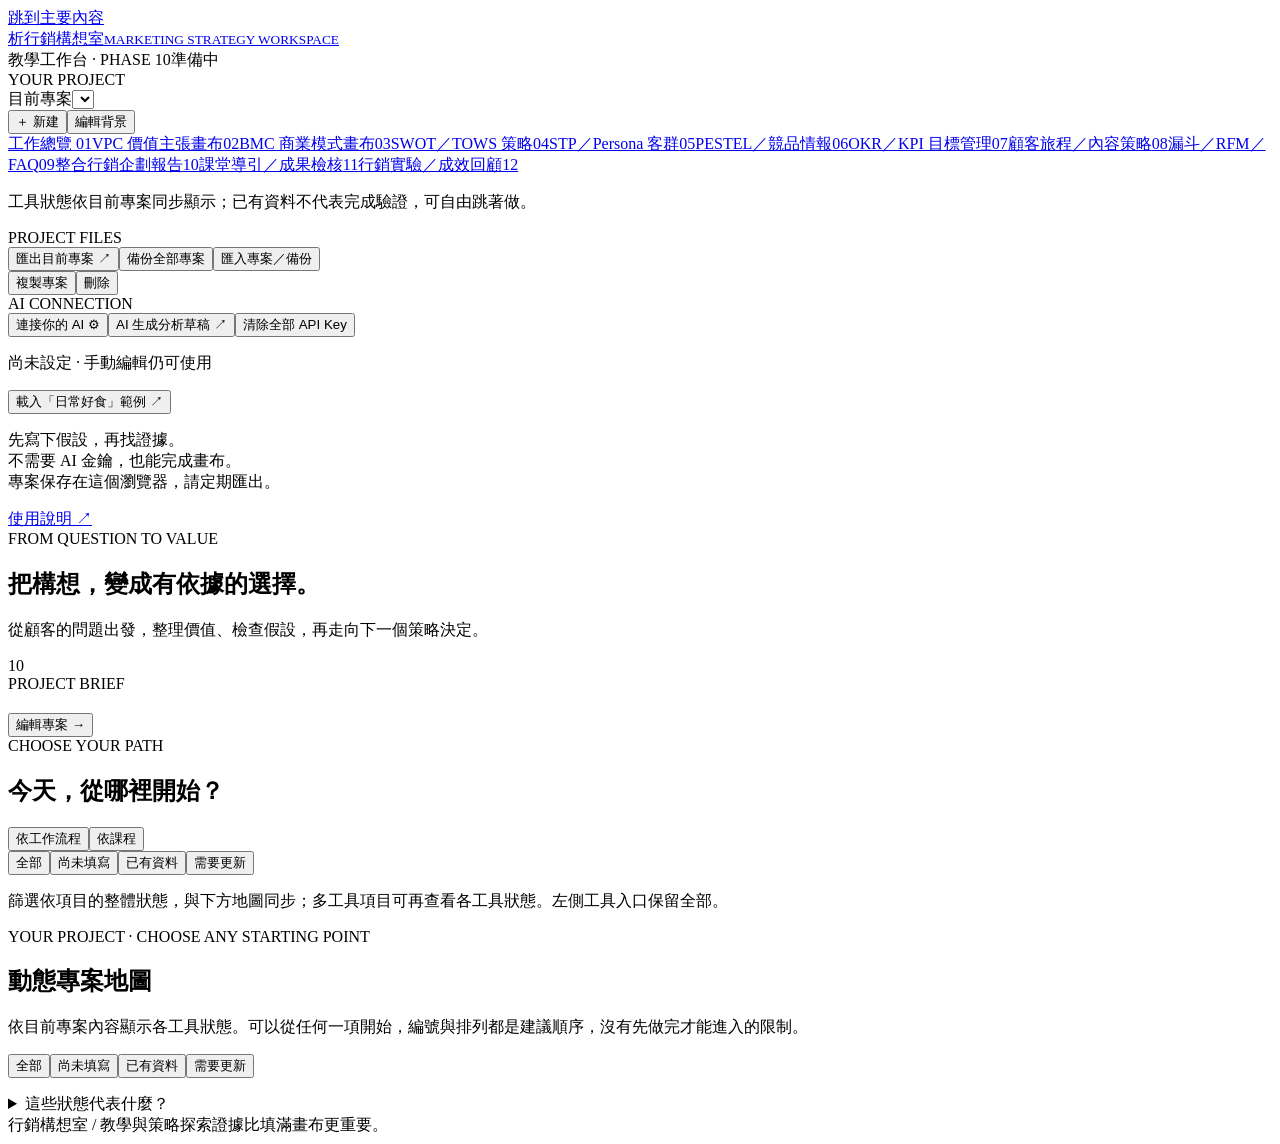
==== index.html @ 9b759720 "Add files via upload" ====
<!doctype html>
<html lang="zh-Hant"><head><meta charset="utf-8"><meta name="viewport" content="width=device-width,initial-scale=1"><meta name="color-scheme" content="light"><title>行銷構想室｜AI行銷策略工作台</title><link rel="stylesheet" href="assets/style.css"><script defer src="assets/model.js"></script><script defer src="assets/strategy-model.js"></script><script defer src="assets/audience-model.js"></script><script defer src="assets/market-model.js"></script><script defer src="assets/goal-model.js"></script><script defer src="assets/journey-model.js"></script><script defer src="assets/ops-model.js"></script><script defer src="assets/report-model.js"></script><script defer src="assets/learning-model.js"></script><script defer src="assets/experiment-model.js"></script><script defer src="assets/project-map.js"></script><script defer src="assets/app.js"></script><script defer src="assets/ai.js"></script></head>
<body><a class="skip" href="#main">跳到主要內容</a>
<header class="masthead"><a class="brand" href="#home"><span class="brand-icon" aria-hidden="true">析</span><span>行銷構想室<small>MARKETING STRATEGY WORKSPACE</small></span></a><div class="mast-meta"><span class="edition">教學工作台 · PHASE 10</span><span id="save-state" role="status">準備中</span></div></header>
<div id="storage-warning" class="warning" role="alert" hidden></div>
<div class="app-shell"><aside class="rail" aria-label="專案與導覽"><div class="eyebrow">YOUR PROJECT</div><label for="project-select">目前專案</label><select id="project-select"></select><div class="compact-actions"><button id="new-project">＋ 新建</button><button id="edit-project">編輯背景</button></div><div id="project-info" class="project-info"></div>
<nav class="main-nav" aria-label="工作區"><a href="#home" id="home-nav">工作總覽 <span>01</span></a><a href="#vpc" id="vpc-nav"><span class="nav-label">VPC 價值主張畫布</span><span class="nav-number" aria-hidden="true">02</span><span class="nav-state project-map-state" data-nav-status="vpc"></span></a><a href="#bmc" id="bmc-nav"><span class="nav-label">BMC 商業模式畫布</span><span class="nav-number" aria-hidden="true">03</span><span class="nav-state project-map-state" data-nav-status="bmc"></span></a><a href="#swot" id="swot-nav"><span class="nav-label">SWOT／TOWS 策略</span><span class="nav-number" aria-hidden="true">04</span><span class="nav-state project-map-state" data-nav-status="swot"></span></a><a href="#audienceLab" id="audienceLab-nav"><span class="nav-label">STP／Persona 客群</span><span class="nav-number" aria-hidden="true">05</span><span class="nav-state project-map-state" data-nav-status="audienceLab"></span></a><a href="#marketLab" id="marketLab-nav"><span class="nav-label">PESTEL／競品情報</span><span class="nav-number" aria-hidden="true">06</span><span class="nav-state project-map-state" data-nav-status="marketLab"></span></a><a href="#goalLab" id="goalLab-nav"><span class="nav-label">OKR／KPI 目標管理</span><span class="nav-number" aria-hidden="true">07</span><span class="nav-state project-map-state" data-nav-status="goalLab"></span></a><a href="#journeyLab" id="journeyLab-nav"><span class="nav-label">顧客旅程／內容策略</span><span class="nav-number" aria-hidden="true">08</span><span class="nav-state project-map-state" data-nav-status="journeyLab"></span></a><a href="#opsLab" id="opsLab-nav"><span class="nav-label">漏斗／RFM／FAQ</span><span class="nav-number" aria-hidden="true">09</span><span class="nav-state project-map-state" data-nav-status="opsLab"></span></a><a href="#reportLab" id="reportLab-nav"><span class="nav-label">整合行銷企劃報告</span><span class="nav-number" aria-hidden="true">10</span><span class="nav-state project-map-state" data-nav-status="reportLab"></span></a><a href="#learningLab" id="learningLab-nav"><span class="nav-label">課堂導引／成果檢核</span><span class="nav-number" aria-hidden="true">11</span><span class="nav-state project-map-state" data-nav-status="learningLab"></span></a><a href="#experimentLab" id="experimentLab-nav"><span class="nav-label">行銷實驗／成效回顧</span><span class="nav-number" aria-hidden="true">12</span><span class="nav-state project-map-state" data-nav-status="experimentLab"></span></a></nav><p class="nav-status-note">工具狀態依目前專案同步顯示；已有資料不代表完成驗證，可自由跳著做。</p>
<div class="rail-section"><div class="eyebrow">PROJECT FILES</div><button id="export-project" class="wide">匯出目前專案 ↗</button><button id="export-all" class="wide">備份全部專案</button><button id="import-project" class="wide">匯入專案／備份</button><input type="file" id="import-file" accept=".json,application/json" hidden><div class="compact-actions"><button id="duplicate-project">複製專案</button><button id="delete-project" class="danger-text">刪除</button></div></div>
<div class="rail-section"><div class="eyebrow">AI CONNECTION</div><button id="ai-settings" class="wide">連接你的 AI ⚙</button><button id="ai-current" class="wide">AI 生成分析草稿 ↗</button><button id="ai-clear" class="wide danger-text">清除全部 API Key</button><p id="ai-summary" class="rail-note">尚未設定 · 手動編輯仍可使用</p></div><button id="demo-project" class="example-button">載入「日常好食」範例 <span>↗</span></button><p class="rail-note">先寫下假設，再找證據。<br>不需要 AI 金鑰，也能完成畫布。<br>專案保存在這個瀏覽器，請定期匯出。</p><a class="help-link" href="使用說明.md" target="_blank" rel="noopener">使用說明 ↗</a></aside>
<main id="main" tabindex="-1"><section id="home-view"><div class="page-heading"><div><div class="eyebrow">FROM QUESTION TO VALUE</div><h1>把構想，變成有依據的選擇。</h1><p class="lead">從顧客的問題出發，整理價值、檢查假設，再走向下一個策略決定。</p></div><span class="phase-number" aria-hidden="true">10</span></div>
<section class="project-brief"><div><div class="eyebrow">PROJECT BRIEF</div><h2 id="brief-title"></h2><p id="brief-text"></p><p class="project-meta" id="brief-meta"></p></div><button class="text-button" id="brief-edit">編輯專案 →</button></section>
<div class="section-heading"><div><div class="eyebrow">CHOOSE YOUR PATH</div><h2>今天，從哪裡開始？</h2></div><div class="segmented" role="group" aria-label="選擇導覽方式"><button id="by-workflow" aria-pressed="true">依工作流程</button><button id="by-course" aria-pressed="false">依課程</button></div></div>
<div class="status-filter-group" role="group" aria-label="工作流程與課程狀態篩選"><button type="button" data-status-filter="all" aria-pressed="true">全部 <span class="filter-count"></span></button><button type="button" data-status-filter="empty" aria-pressed="false">尚未填寫 <span class="filter-count"></span></button><button type="button" data-status-filter="filled" aria-pressed="false">已有資料 <span class="filter-count"></span></button><button type="button" data-status-filter="stale" aria-pressed="false">需要更新 <span class="filter-count"></span></button></div><p class="status-filter-hint">篩選依項目的整體狀態，與下方地圖同步；多工具項目可再查看各工具狀態。左側工具入口保留全部。</p><p id="navigation-filter-summary" class="filter-summary" role="status" aria-live="polite"></p><div id="navigation-content"></div><div id="navigation-filter-empty" class="filter-empty" hidden><p>此專案目前沒有符合篩選的項目。可切換狀態，或顯示全部自由選擇。</p><button type="button" data-status-filter="all">顯示全部</button></div>
<section class="continuity project-map-section" aria-labelledby="project-map-title"><div class="eyebrow">YOUR PROJECT · CHOOSE ANY STARTING POINT</div><h2 id="project-map-title">動態專案地圖</h2><p>依目前專案內容顯示各工具狀態。可以從任何一項開始，編號與排列都是建議順序，沒有先做完才能進入的限制。</p><p id="project-map-summary" class="project-map-summary" role="status" aria-live="polite"></p><div class="status-filter-group" role="group" aria-label="動態專案地圖狀態篩選"><button type="button" data-status-filter="all" aria-pressed="true">全部 <span class="filter-count"></span></button><button type="button" data-status-filter="empty" aria-pressed="false">尚未填寫 <span class="filter-count"></span></button><button type="button" data-status-filter="filled" aria-pressed="false">已有資料 <span class="filter-count"></span></button><button type="button" data-status-filter="stale" aria-pressed="false">需要更新 <span class="filter-count"></span></button></div><p id="map-filter-summary" class="filter-summary" role="status" aria-live="polite"></p><div id="map-filter-empty" class="filter-empty" hidden><p>此專案目前沒有符合篩選的工具。</p><button type="button" data-status-filter="all">顯示全部工具</button></div><div id="project-map" class="project-map" aria-label="各工具資料狀態與補充建議"></div><details class="map-explanation"><summary>這些狀態代表什麼？</summary><p>「尚未填寫」表示尚未加入內容；預設章節、空白模板、單純開啟頁面不算填寫。「已有資料」表示有內容或自訂設定，並非完成或品質合格。</p><p>「需要更新」會在已彙整報告的來源／設定改變、已保存AI回顧的來源改變，或實驗連結的KPI／漏斗被刪除時顯示。其他工具沒有保存完整來源版本，仍需人工核對前後一致性；資料缺漏會列為建議，不強制鎖住工具。</p><p>地圖只讀取狀態，不會自動填資料、重寫報告或更動自評；虛擬教學範例仍是虛擬資料。</p></details></section>
</section>
<section id="vpc-view" hidden><div class="tool-heading"><div><div class="eyebrow">VALUE PROPOSITION CANVAS</div><h1>VPC 價值主張畫布</h1><p>先理解顧客，再檢查你的方案如何回應需求。每一條配對，都可以是一個待驗證的問題。</p></div><a href="#home" class="button-link">回工作總覽 ↗</a></div><iframe id="vpc-frame" title="VPC 價值主張畫布編輯器" src="tools/vpc.html"></iframe></section>
<section id="bmc-view" hidden><div class="tool-heading"><div><div class="eyebrow">BUSINESS MODEL CANVAS</div><h1>BMC 商業模式畫布</h1><p>把顧客價值、交付方式、資源與收入攤開，檢查整門生意的連動。</p></div><a href="#home" class="button-link">回工作總覽 ↗</a></div><iframe id="bmc-frame" title="BMC 商業模式畫布編輯器" src="tools/bmc.html"></iframe></section>
<section id="swot-view" hidden><div class="tool-heading"><div><div class="eyebrow">FROM EVIDENCE TO CHOICE</div><h1>SWOT／TOWS 策略工作台</h1><p>先區分內外部條件，再配對出有負責角色、期限與驗證方式的策略。</p></div><a href="#home" class="button-link">回工作總覽 ↗</a></div><iframe id="swot-frame" title="SWOT／TOWS 策略工作台編輯器" src="tools/swot.html"></iframe></section>
<section id="audienceLab-view" hidden><div class="tool-heading"><div><div class="eyebrow">SEGMENT · TARGET · POSITION</div><h1>STP／Persona 目標客群工作台</h1><p>從不同需求出發，選擇先服務誰，讓定位與人物誌都有可驗證的依據。</p></div><a href="#home" class="button-link">回工作總覽 ↗</a></div><iframe id="audienceLab-frame" title="STP／Persona 目標客群編輯器" src="tools/audience.html"></iframe></section><section id="marketLab-view" hidden><div class="tool-heading"><div><div class="eyebrow">SIGNALS → COMPARISON → DECISIONS</div><h1>PESTEL／競品市場情報工作台</h1><p>掌握外部變化，對齊比較條件，讓下一個策略決定有據可循。</p></div><a href="#home" class="button-link">回工作總覽 ↗</a></div><iframe id="marketLab-frame" title="PESTEL與競品市場情報編輯器" src="tools/market.html"></iframe></section><section id="goalLab-view" hidden><div class="tool-heading"><div><div class="eyebrow">STRATEGY → OUTCOMES → LEARNING</div><h1>OKR／KPI 目標管理工作台</h1><p>聚焦想改變的成果，定義怎麼衡量，讓每次回顧都有共同依據。</p></div><a href="#home" class="button-link">回工作總覽 ↗</a></div><iframe id="goalLab-frame" title="OKR與KPI目標管理編輯器" src="tools/goals.html"></iframe></section><section id="journeyLab-view" hidden><div class="tool-heading"><div><div class="eyebrow">EXPERIENCE → CONTENT → NEXT STEP</div><h1>顧客旅程／內容策略工作台</h1><p>理解每一個接觸點的問題，讓內容與服務一起回應顧客。</p></div><a href="#home" class="button-link">回工作總覽 ↗</a></div><iframe id="journeyLab-frame" title="顧客旅程與內容策略編輯器" src="tools/journey.html"></iframe></section><section id="opsLab-view" hidden><div class="tool-heading"><div><div class="eyebrow">MEASURE → UNDERSTAND → IMPROVE</div><h1>漏斗／RFM／FAQ 經營與改善工作台</h1><p>從轉換差距、購買行為與重複問題，選擇下一個值得驗證的改善。</p></div><a href="#home" class="button-link">回工作總覽 ↗</a></div><iframe id="opsLab-frame" title="漏斗RFM與FAQ經營改善編輯器" src="tools/ops.html"></iframe></section><section id="reportLab-view" hidden><div class="tool-heading"><div><div class="eyebrow">FROM ANALYSIS TO A REVIEWABLE PLAN</div><h1>整合行銷企劃報告工作台</h1><p>將市場、客群、價值、策略與執行串成一份可檢閱、可編輯的企劃。</p></div><a href="#home" class="button-link">回工作總覽 ↗</a></div><iframe id="reportLab-frame" title="整合行銷企劃報告編輯與預覽" src="tools/report.html"></iframe></section><section id="learningLab-view" hidden><div class="tool-heading"><div><div class="eyebrow">LEARN → PRACTISE → REFLECT</div><h1>課堂導引與成果檢核工作台</h1><p>十堂課，一條學習路徑。把實作、證據與回饋留在同一份專案。</p></div><a href="#home" class="button-link">回工作總覽 ↗</a></div><iframe id="learningLab-frame" title="十堂課學習地圖與成果檢核" src="tools/learning.html"></iframe></section><section id="experimentLab-view" hidden><div class="tool-heading"><div><div class="eyebrow">HYPOTHESIS → OBSERVATION → NEXT EXPERIMENT</div><h1>行銷實驗與成效回顧工作台</h1><p>把策略化為可驗證的問題，留下可核對的觀察與下一步。</p></div><a href="#home" class="button-link">回工作總覽 ↗</a></div><iframe id="experimentLab-frame" title="行銷實驗設計、A/B比較與成效回顧" src="tools/experiments.html"></iframe></section><footer class="app-footer"><span>行銷構想室 / 教學與策略探索</span><span>證據比填滿畫布更重要。</span></footer></main></div>
<dialog id="project-dialog"><form id="project-form"><div class="dialog-heading"><div><div class="eyebrow">PROJECT BRIEF</div><h2 id="project-dialog-title">新建專案</h2></div><button type="button" data-close="project-dialog" aria-label="關閉專案視窗">×</button></div><label for="project-name">專案名稱 <span class="required">必填</span></label><input id="project-name" maxlength="100" required placeholder="例如：日常好食・預訂午餐"><label for="project-brand">品牌／組織</label><input id="project-brand" maxlength="100"><label for="project-audience">優先客群與情境</label><textarea id="project-audience" rows="2" maxlength="1000" placeholder="誰，在什麼時候，需要解決什麼問題？"></textarea><label for="project-background">背景、已知條件與限制</label><textarea id="project-background" rows="5" maxlength="5000"></textarea><label class="checkbox-label"><input type="checkbox" id="project-demo">這是虛擬教學專案</label><p id="project-error" class="error" role="alert"></p><div class="dialog-actions"><button type="button" data-close="project-dialog">取消</button><button type="submit" class="primary">儲存專案</button></div></form></dialog>
<dialog id="confirm-dialog"><form id="confirm-form"><h2 id="confirm-title">確認操作</h2><p id="confirm-text"></p><div class="dialog-actions"><button type="button" data-close="confirm-dialog">取消</button><button type="submit" class="danger">確認刪除</button></div></form></dialog>
<dialog id="ai-settings-dialog"><form id="ai-settings-form"><div class="dialog-heading"><div><div class="eyebrow">YOUR MODEL · YOUR CHOICE</div><h2>連接你的 AI</h2></div><button type="button" data-close="ai-settings-dialog" aria-label="關閉AI設定">×</button></div><p class="muted">所有分析工具共用設定。金鑰只保留於本次頁面記憶體，不寫入瀏覽器儲存、JSON或Markdown。</p><label for="ai-provider">服務</label><select id="ai-provider"><option value="gemini">Google Gemini</option><option value="groq">Groq</option><option value="ollama">Ollama（本機）</option></select><div id="ai-cloud-fields"><label for="ai-key">自己的 API Key</label><input id="ai-key" type="password" autocomplete="off" maxlength="500"><p class="hint"><a id="ai-key-link" href="https://aistudio.google.com/app/apikey" target="_blank" rel="noopener">取得自己的金鑰 ↗</a></p></div><div id="ai-local-fields" hidden><label for="ai-local-url">本機 Ollama 位址</label><input id="ai-local-url" value="http://127.0.0.1:11434"><p class="hint">只接受localhost、127.0.0.1或[::1]。本機連線失敗不會改送雲端；手機的localhost是手機本身。</p></div><button id="ai-load-models" type="button">讀取可用模型</button><label for="ai-model-list">從清單選擇</label><select id="ai-model-list"><option value="">可讀取模型，或直接輸入下方模型ID</option></select><label for="ai-model">文字模型 ID</label><input id="ai-model" maxlength="160" required placeholder="填寫此帳號可用的完整模型ID"><p class="hint">模型可用性、費用與JSON能力依服務及帳號而異。讀取清單只代表可列出，不保證每個模型支援本工具任務。</p><p id="ai-settings-status" class="error" role="status"></p><div class="dialog-actions"><button type="button" data-close="ai-settings-dialog">取消</button><button class="primary" type="submit">套用設定</button></div></form></dialog>
<dialog id="ai-dialog" class="ai-dialog"><div class="dialog-heading"><div><div class="eyebrow">DRAFT → REVIEW → APPLY</div><h2>AI 分析草稿</h2></div><button type="button" data-close="ai-dialog" aria-label="關閉AI草稿">×</button></div><label for="ai-tool">分析工具</label><select id="ai-tool"><option value="vpc">VPC 價值主張畫布</option><option value="bmc">BMC 商業模式畫布</option><option value="swot">SWOT／TOWS 策略</option><option value="audienceLab">STP／Persona 目標客群</option><option value="marketLab">PESTEL／競品市場情報</option><option value="goalLab">OKR／KPI 目標管理</option><option value="journeyLab">顧客旅程／內容策略</option><option value="opsLab">漏斗／RFM／FAQ 經營改善</option><option value="reportLab">整合行銷企劃報告</option><option value="learningLab">課堂導引與成果檢核</option><option value="experimentLab">行銷實驗與成效回顧</option></select><label for="ai-goal">這次希望AI協助什麼？</label><textarea id="ai-goal" maxlength="3000" rows="3" placeholder="例如：依目前資料，找出最值得先驗證的策略，未知不要猜。"></textarea><details><summary>查看將提供給AI的專案內容</summary><pre id="ai-input-preview" class="notes-preview"></pre></details><label class="checkbox-label"><input id="ai-consent" type="checkbox">我確認將上方專案背景及所有工具目前內容送至選定服務</label><p id="ai-destination" class="hint"></p><div class="tool-actions"><button id="ai-generate" class="primary">生成草稿</button><button id="ai-cancel" disabled>取消請求</button></div><p id="ai-status" role="status"></p><div id="ai-result-wrap" hidden><h3>草稿預覽</h3><p class="hint">這是待驗證建議，尚未修改專案。套用會替換所選工具內容；VPC原配對不沿用。先匯出備份或複製專案。</p><pre id="ai-result" class="notes-preview"></pre><details><summary>查看原始JSON</summary><pre id="ai-json" class="notes-preview"></pre></details><button id="ai-apply" class="primary" disabled>確認套用至所選工具</button></div></dialog>
<div id="toast" role="status" aria-live="polite" hidden></div>
</body></html>
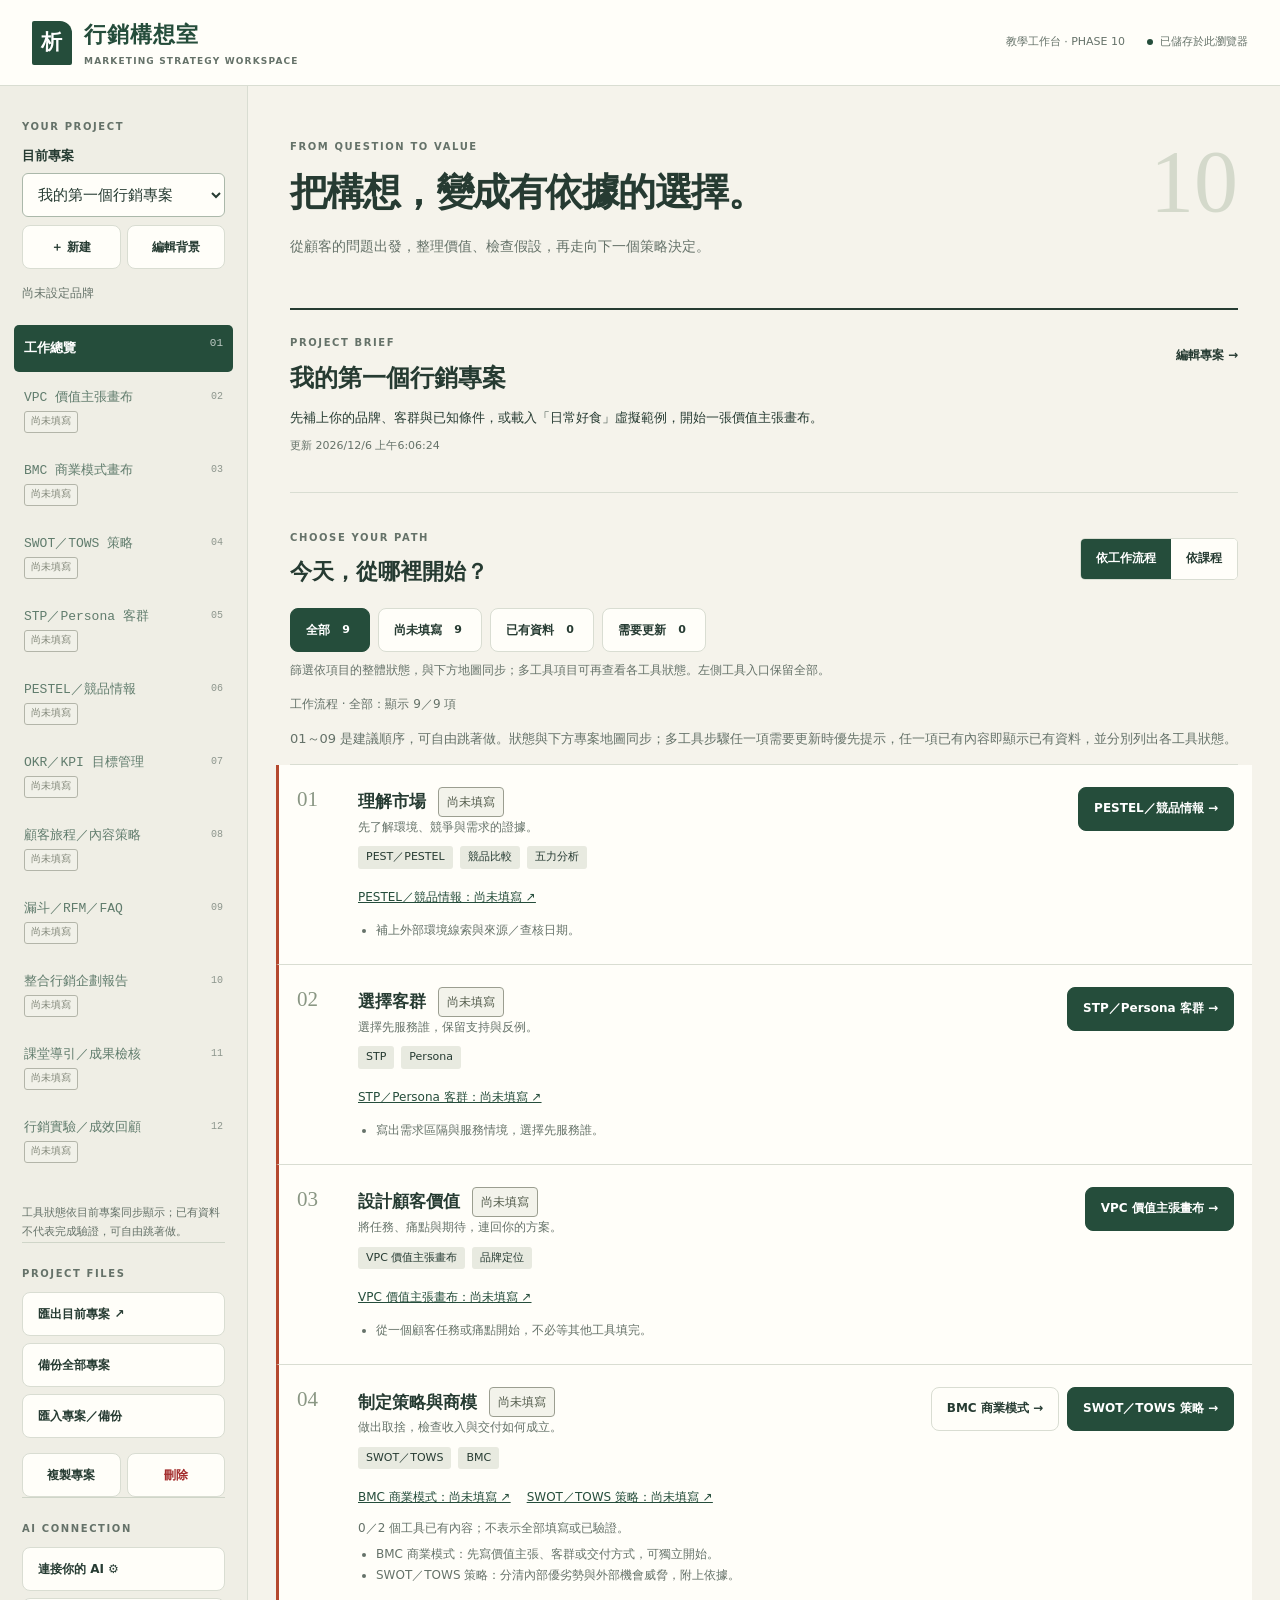
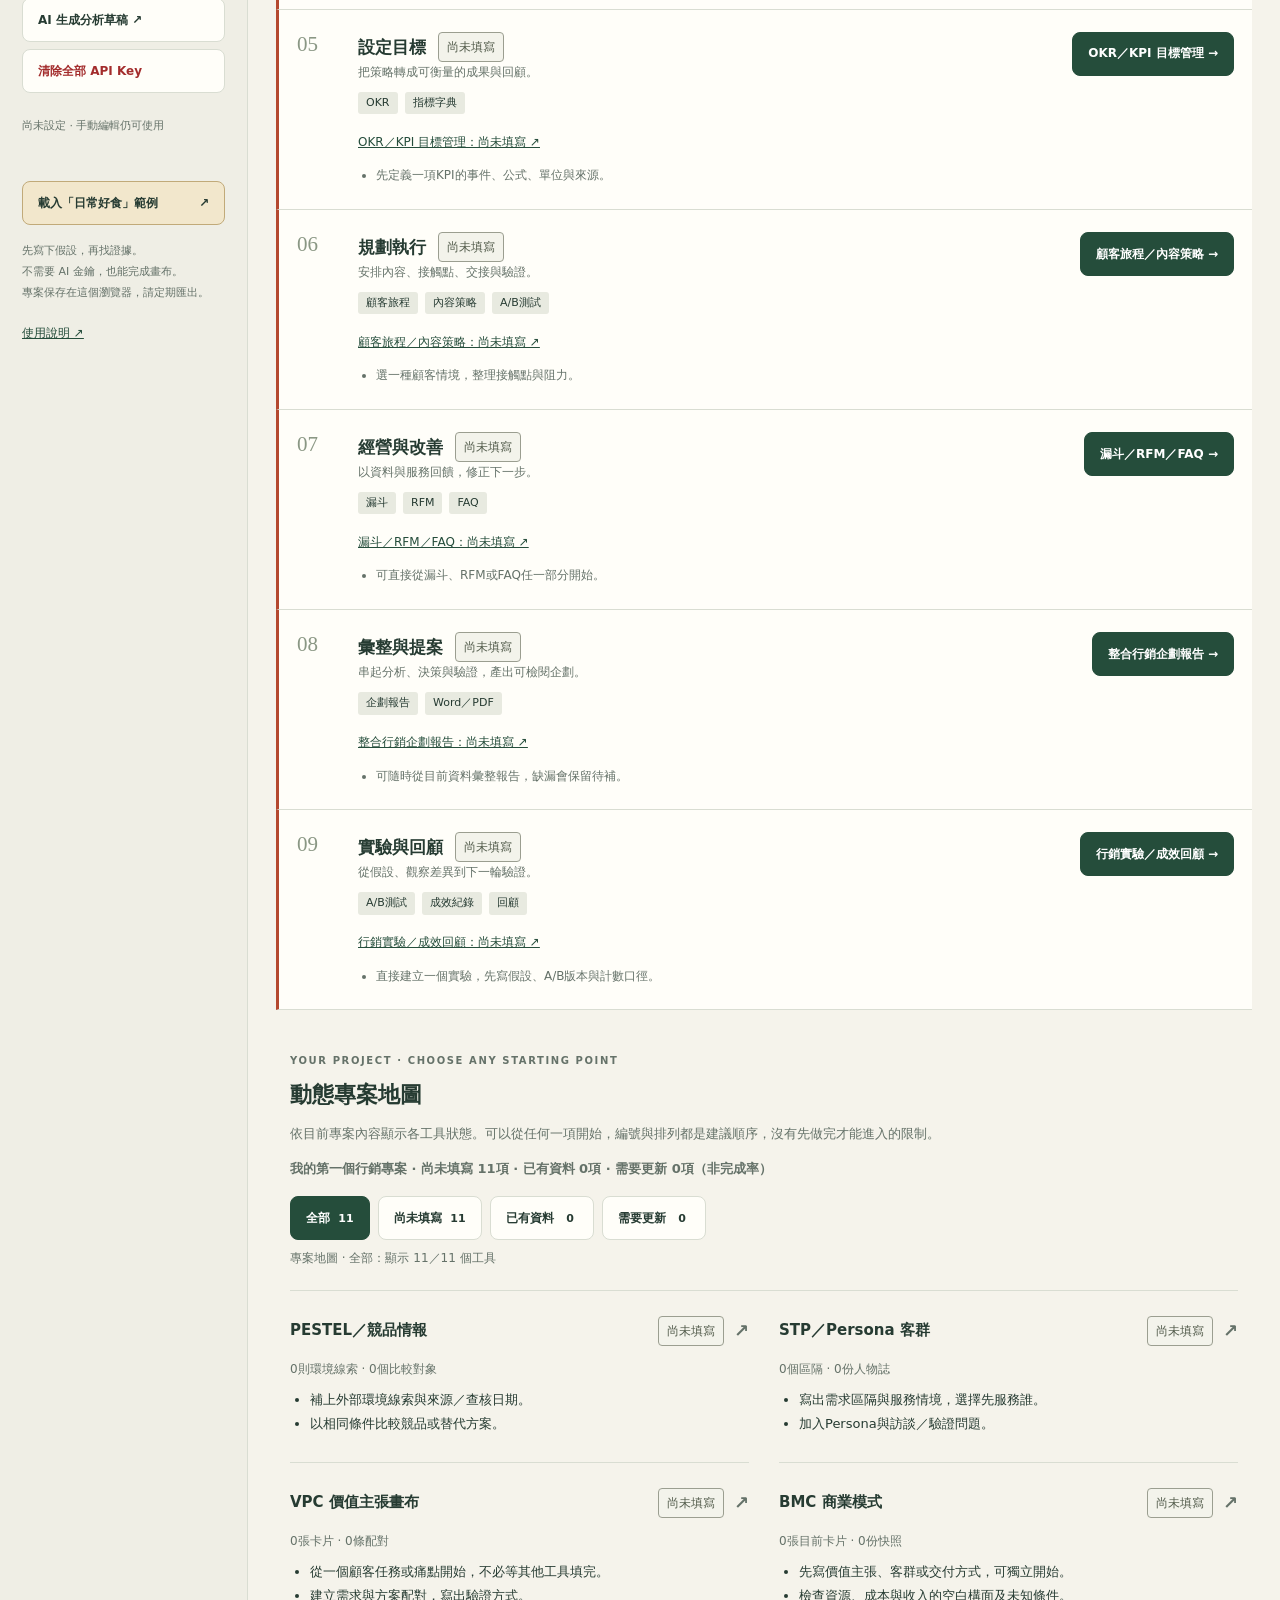
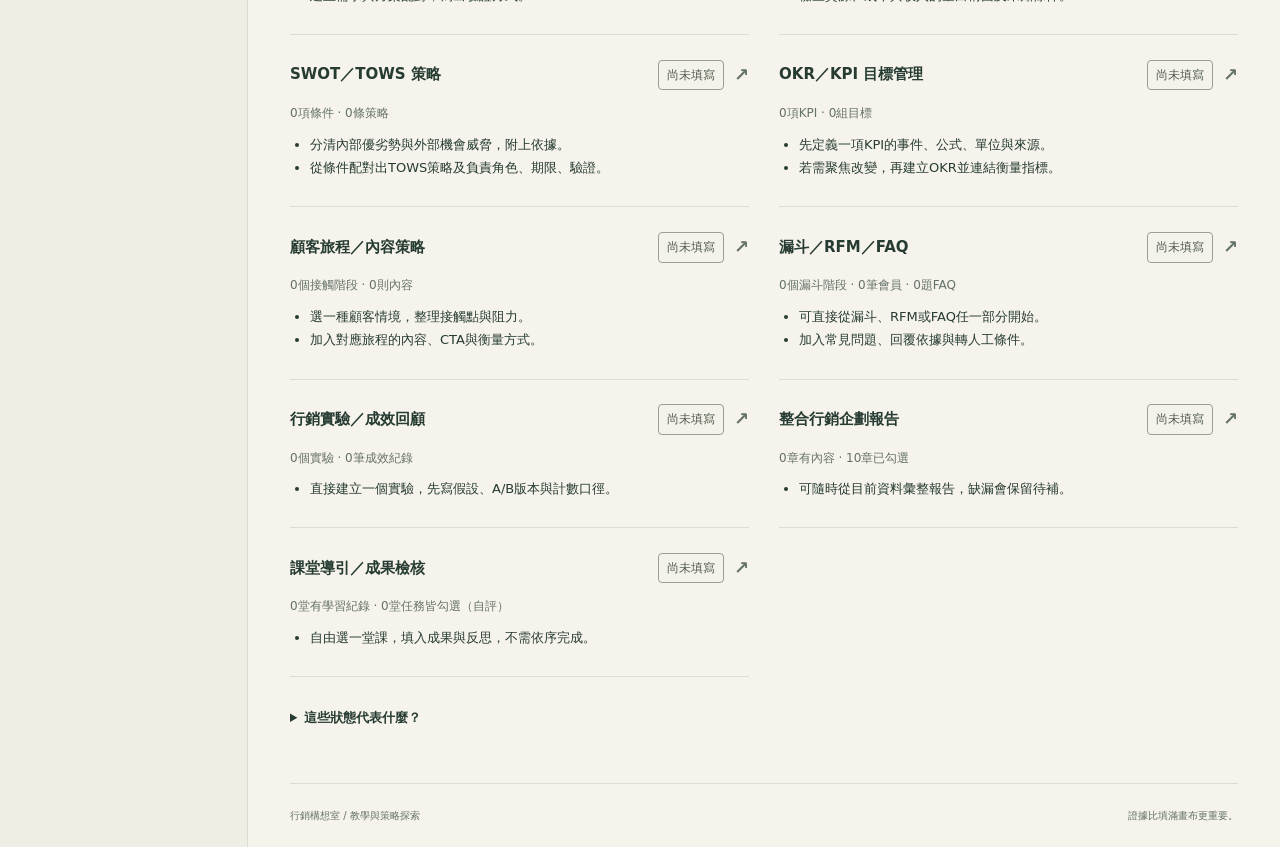
==== commit a9efda69: "Add initial HTML structure for marketing dashboard" ====
--- a/index.html
+++ b/index.html
@@ -1,25 +1,2 @@
-<!doctype html>
-<html lang="zh-Hant"><head><meta charset="utf-8"><meta name="viewport" content="width=device-width,initial-scale=1"><meta name="color-scheme" content="light"><title>行銷構想室｜AI行銷策略工作台</title><link rel="stylesheet" href="assets/style.css"><script defer src="assets/model.js"></script><script defer src="assets/strategy-model.js"></script><script defer src="assets/audience-model.js"></script><script defer src="assets/market-model.js"></script><script defer src="assets/goal-model.js"></script><script defer src="assets/journey-model.js"></script><script defer src="assets/ops-model.js"></script><script defer src="assets/report-model.js"></script><script defer src="assets/learning-model.js"></script><script defer src="assets/experiment-model.js"></script><script defer src="assets/project-map.js"></script><script defer src="assets/app.js"></script><script defer src="assets/ai.js"></script></head>
-<body><a class="skip" href="#main">跳到主要內容</a>
-<header class="masthead"><a class="brand" href="#home"><span class="brand-icon" aria-hidden="true">析</span><span>行銷構想室<small>MARKETING STRATEGY WORKSPACE</small></span></a><div class="mast-meta"><span class="edition">教學工作台 · PHASE 10</span><span id="save-state" role="status">準備中</span></div></header>
-<div id="storage-warning" class="warning" role="alert" hidden></div>
-<div class="app-shell"><aside class="rail" aria-label="專案與導覽"><div class="eyebrow">YOUR PROJECT</div><label for="project-select">目前專案</label><select id="project-select"></select><div class="compact-actions"><button id="new-project">＋ 新建</button><button id="edit-project">編輯背景</button></div><div id="project-info" class="project-info"></div>
-<nav class="main-nav" aria-label="工作區"><a href="#home" id="home-nav">工作總覽 <span>01</span></a><a href="#vpc" id="vpc-nav"><span class="nav-label">VPC 價值主張畫布</span><span class="nav-number" aria-hidden="true">02</span><span class="nav-state project-map-state" data-nav-status="vpc"></span></a><a href="#bmc" id="bmc-nav"><span class="nav-label">BMC 商業模式畫布</span><span class="nav-number" aria-hidden="true">03</span><span class="nav-state project-map-state" data-nav-status="bmc"></span></a><a href="#swot" id="swot-nav"><span class="nav-label">SWOT／TOWS 策略</span><span class="nav-number" aria-hidden="true">04</span><span class="nav-state project-map-state" data-nav-status="swot"></span></a><a href="#audienceLab" id="audienceLab-nav"><span class="nav-label">STP／Persona 客群</span><span class="nav-number" aria-hidden="true">05</span><span class="nav-state project-map-state" data-nav-status="audienceLab"></span></a><a href="#marketLab" id="marketLab-nav"><span class="nav-label">PESTEL／競品情報</span><span class="nav-number" aria-hidden="true">06</span><span class="nav-state project-map-state" data-nav-status="marketLab"></span></a><a href="#goalLab" id="goalLab-nav"><span class="nav-label">OKR／KPI 目標管理</span><span class="nav-number" aria-hidden="true">07</span><span class="nav-state project-map-state" data-nav-status="goalLab"></span></a><a href="#journeyLab" id="journeyLab-nav"><span class="nav-label">顧客旅程／內容策略</span><span class="nav-number" aria-hidden="true">08</span><span class="nav-state project-map-state" data-nav-status="journeyLab"></span></a><a href="#opsLab" id="opsLab-nav"><span class="nav-label">漏斗／RFM／FAQ</span><span class="nav-number" aria-hidden="true">09</span><span class="nav-state project-map-state" data-nav-status="opsLab"></span></a><a href="#reportLab" id="reportLab-nav"><span class="nav-label">整合行銷企劃報告</span><span class="nav-number" aria-hidden="true">10</span><span class="nav-state project-map-state" data-nav-status="reportLab"></span></a><a href="#learningLab" id="learningLab-nav"><span class="nav-label">課堂導引／成果檢核</span><span class="nav-number" aria-hidden="true">11</span><span class="nav-state project-map-state" data-nav-status="learningLab"></span></a><a href="#experimentLab" id="experimentLab-nav"><span class="nav-label">行銷實驗／成效回顧</span><span class="nav-number" aria-hidden="true">12</span><span class="nav-state project-map-state" data-nav-status="experimentLab"></span></a></nav><p class="nav-status-note">工具狀態依目前專案同步顯示；已有資料不代表完成驗證，可自由跳著做。</p>
-<div class="rail-section"><div class="eyebrow">PROJECT FILES</div><button id="export-project" class="wide">匯出目前專案 ↗</button><button id="export-all" class="wide">備份全部專案</button><button id="import-project" class="wide">匯入專案／備份</button><input type="file" id="import-file" accept=".json,application/json" hidden><div class="compact-actions"><button id="duplicate-project">複製專案</button><button id="delete-project" class="danger-text">刪除</button></div></div>
-<div class="rail-section"><div class="eyebrow">AI CONNECTION</div><button id="ai-settings" class="wide">連接你的 AI ⚙</button><button id="ai-current" class="wide">AI 生成分析草稿 ↗</button><button id="ai-clear" class="wide danger-text">清除全部 API Key</button><p id="ai-summary" class="rail-note">尚未設定 · 手動編輯仍可使用</p></div><button id="demo-project" class="example-button">載入「日常好食」範例 <span>↗</span></button><p class="rail-note">先寫下假設，再找證據。<br>不需要 AI 金鑰，也能完成畫布。<br>專案保存在這個瀏覽器，請定期匯出。</p><a class="help-link" href="使用說明.md" target="_blank" rel="noopener">使用說明 ↗</a></aside>
-<main id="main" tabindex="-1"><section id="home-view"><div class="page-heading"><div><div class="eyebrow">FROM QUESTION TO VALUE</div><h1>把構想，變成有依據的選擇。</h1><p class="lead">從顧客的問題出發，整理價值、檢查假設，再走向下一個策略決定。</p></div><span class="phase-number" aria-hidden="true">10</span></div>
-<section class="project-brief"><div><div class="eyebrow">PROJECT BRIEF</div><h2 id="brief-title"></h2><p id="brief-text"></p><p class="project-meta" id="brief-meta"></p></div><button class="text-button" id="brief-edit">編輯專案 →</button></section>
-<div class="section-heading"><div><div class="eyebrow">CHOOSE YOUR PATH</div><h2>今天，從哪裡開始？</h2></div><div class="segmented" role="group" aria-label="選擇導覽方式"><button id="by-workflow" aria-pressed="true">依工作流程</button><button id="by-course" aria-pressed="false">依課程</button></div></div>
-<div class="status-filter-group" role="group" aria-label="工作流程與課程狀態篩選"><button type="button" data-status-filter="all" aria-pressed="true">全部 <span class="filter-count"></span></button><button type="button" data-status-filter="empty" aria-pressed="false">尚未填寫 <span class="filter-count"></span></button><button type="button" data-status-filter="filled" aria-pressed="false">已有資料 <span class="filter-count"></span></button><button type="button" data-status-filter="stale" aria-pressed="false">需要更新 <span class="filter-count"></span></button></div><p class="status-filter-hint">篩選依項目的整體狀態，與下方地圖同步；多工具項目可再查看各工具狀態。左側工具入口保留全部。</p><p id="navigation-filter-summary" class="filter-summary" role="status" aria-live="polite"></p><div id="navigation-content"></div><div id="navigation-filter-empty" class="filter-empty" hidden><p>此專案目前沒有符合篩選的項目。可切換狀態，或顯示全部自由選擇。</p><button type="button" data-status-filter="all">顯示全部</button></div>
-<section class="continuity project-map-section" aria-labelledby="project-map-title"><div class="eyebrow">YOUR PROJECT · CHOOSE ANY STARTING POINT</div><h2 id="project-map-title">動態專案地圖</h2><p>依目前專案內容顯示各工具狀態。可以從任何一項開始，編號與排列都是建議順序，沒有先做完才能進入的限制。</p><p id="project-map-summary" class="project-map-summary" role="status" aria-live="polite"></p><div class="status-filter-group" role="group" aria-label="動態專案地圖狀態篩選"><button type="button" data-status-filter="all" aria-pressed="true">全部 <span class="filter-count"></span></button><button type="button" data-status-filter="empty" aria-pressed="false">尚未填寫 <span class="filter-count"></span></button><button type="button" data-status-filter="filled" aria-pressed="false">已有資料 <span class="filter-count"></span></button><button type="button" data-status-filter="stale" aria-pressed="false">需要更新 <span class="filter-count"></span></button></div><p id="map-filter-summary" class="filter-summary" role="status" aria-live="polite"></p><div id="map-filter-empty" class="filter-empty" hidden><p>此專案目前沒有符合篩選的工具。</p><button type="button" data-status-filter="all">顯示全部工具</button></div><div id="project-map" class="project-map" aria-label="各工具資料狀態與補充建議"></div><details class="map-explanation"><summary>這些狀態代表什麼？</summary><p>「尚未填寫」表示尚未加入內容；預設章節、空白模板、單純開啟頁面不算填寫。「已有資料」表示有內容或自訂設定，並非完成或品質合格。</p><p>「需要更新」會在已彙整報告的來源／設定改變、已保存AI回顧的來源改變，或實驗連結的KPI／漏斗被刪除時顯示。其他工具沒有保存完整來源版本，仍需人工核對前後一致性；資料缺漏會列為建議，不強制鎖住工具。</p><p>地圖只讀取狀態，不會自動填資料、重寫報告或更動自評；虛擬教學範例仍是虛擬資料。</p></details></section>
-</section>
-<section id="vpc-view" hidden><div class="tool-heading"><div><div class="eyebrow">VALUE PROPOSITION CANVAS</div><h1>VPC 價值主張畫布</h1><p>先理解顧客，再檢查你的方案如何回應需求。每一條配對，都可以是一個待驗證的問題。</p></div><a href="#home" class="button-link">回工作總覽 ↗</a></div><iframe id="vpc-frame" title="VPC 價值主張畫布編輯器" src="tools/vpc.html"></iframe></section>
-<section id="bmc-view" hidden><div class="tool-heading"><div><div class="eyebrow">BUSINESS MODEL CANVAS</div><h1>BMC 商業模式畫布</h1><p>把顧客價值、交付方式、資源與收入攤開，檢查整門生意的連動。</p></div><a href="#home" class="button-link">回工作總覽 ↗</a></div><iframe id="bmc-frame" title="BMC 商業模式畫布編輯器" src="tools/bmc.html"></iframe></section>
-<section id="swot-view" hidden><div class="tool-heading"><div><div class="eyebrow">FROM EVIDENCE TO CHOICE</div><h1>SWOT／TOWS 策略工作台</h1><p>先區分內外部條件，再配對出有負責角色、期限與驗證方式的策略。</p></div><a href="#home" class="button-link">回工作總覽 ↗</a></div><iframe id="swot-frame" title="SWOT／TOWS 策略工作台編輯器" src="tools/swot.html"></iframe></section>
-<section id="audienceLab-view" hidden><div class="tool-heading"><div><div class="eyebrow">SEGMENT · TARGET · POSITION</div><h1>STP／Persona 目標客群工作台</h1><p>從不同需求出發，選擇先服務誰，讓定位與人物誌都有可驗證的依據。</p></div><a href="#home" class="button-link">回工作總覽 ↗</a></div><iframe id="audienceLab-frame" title="STP／Persona 目標客群編輯器" src="tools/audience.html"></iframe></section><section id="marketLab-view" hidden><div class="tool-heading"><div><div class="eyebrow">SIGNALS → COMPARISON → DECISIONS</div><h1>PESTEL／競品市場情報工作台</h1><p>掌握外部變化，對齊比較條件，讓下一個策略決定有據可循。</p></div><a href="#home" class="button-link">回工作總覽 ↗</a></div><iframe id="marketLab-frame" title="PESTEL與競品市場情報編輯器" src="tools/market.html"></iframe></section><section id="goalLab-view" hidden><div class="tool-heading"><div><div class="eyebrow">STRATEGY → OUTCOMES → LEARNING</div><h1>OKR／KPI 目標管理工作台</h1><p>聚焦想改變的成果，定義怎麼衡量，讓每次回顧都有共同依據。</p></div><a href="#home" class="button-link">回工作總覽 ↗</a></div><iframe id="goalLab-frame" title="OKR與KPI目標管理編輯器" src="tools/goals.html"></iframe></section><section id="journeyLab-view" hidden><div class="tool-heading"><div><div class="eyebrow">EXPERIENCE → CONTENT → NEXT STEP</div><h1>顧客旅程／內容策略工作台</h1><p>理解每一個接觸點的問題，讓內容與服務一起回應顧客。</p></div><a href="#home" class="button-link">回工作總覽 ↗</a></div><iframe id="journeyLab-frame" title="顧客旅程與內容策略編輯器" src="tools/journey.html"></iframe></section><section id="opsLab-view" hidden><div class="tool-heading"><div><div class="eyebrow">MEASURE → UNDERSTAND → IMPROVE</div><h1>漏斗／RFM／FAQ 經營與改善工作台</h1><p>從轉換差距、購買行為與重複問題，選擇下一個值得驗證的改善。</p></div><a href="#home" class="button-link">回工作總覽 ↗</a></div><iframe id="opsLab-frame" title="漏斗RFM與FAQ經營改善編輯器" src="tools/ops.html"></iframe></section><section id="reportLab-view" hidden><div class="tool-heading"><div><div class="eyebrow">FROM ANALYSIS TO A REVIEWABLE PLAN</div><h1>整合行銷企劃報告工作台</h1><p>將市場、客群、價值、策略與執行串成一份可檢閱、可編輯的企劃。</p></div><a href="#home" class="button-link">回工作總覽 ↗</a></div><iframe id="reportLab-frame" title="整合行銷企劃報告編輯與預覽" src="tools/report.html"></iframe></section><section id="learningLab-view" hidden><div class="tool-heading"><div><div class="eyebrow">LEARN → PRACTISE → REFLECT</div><h1>課堂導引與成果檢核工作台</h1><p>十堂課，一條學習路徑。把實作、證據與回饋留在同一份專案。</p></div><a href="#home" class="button-link">回工作總覽 ↗</a></div><iframe id="learningLab-frame" title="十堂課學習地圖與成果檢核" src="tools/learning.html"></iframe></section><section id="experimentLab-view" hidden><div class="tool-heading"><div><div class="eyebrow">HYPOTHESIS → OBSERVATION → NEXT EXPERIMENT</div><h1>行銷實驗與成效回顧工作台</h1><p>把策略化為可驗證的問題，留下可核對的觀察與下一步。</p></div><a href="#home" class="button-link">回工作總覽 ↗</a></div><iframe id="experimentLab-frame" title="行銷實驗設計、A/B比較與成效回顧" src="tools/experiments.html"></iframe></section><footer class="app-footer"><span>行銷構想室 / 教學與策略探索</span><span>證據比填滿畫布更重要。</span></footer></main></div>
-<dialog id="project-dialog"><form id="project-form"><div class="dialog-heading"><div><div class="eyebrow">PROJECT BRIEF</div><h2 id="project-dialog-title">新建專案</h2></div><button type="button" data-close="project-dialog" aria-label="關閉專案視窗">×</button></div><label for="project-name">專案名稱 <span class="required">必填</span></label><input id="project-name" maxlength="100" required placeholder="例如：日常好食・預訂午餐"><label for="project-brand">品牌／組織</label><input id="project-brand" maxlength="100"><label for="project-audience">優先客群與情境</label><textarea id="project-audience" rows="2" maxlength="1000" placeholder="誰，在什麼時候，需要解決什麼問題？"></textarea><label for="project-background">背景、已知條件與限制</label><textarea id="project-background" rows="5" maxlength="5000"></textarea><label class="checkbox-label"><input type="checkbox" id="project-demo">這是虛擬教學專案</label><p id="project-error" class="error" role="alert"></p><div class="dialog-actions"><button type="button" data-close="project-dialog">取消</button><button type="submit" class="primary">儲存專案</button></div></form></dialog>
-<dialog id="confirm-dialog"><form id="confirm-form"><h2 id="confirm-title">確認操作</h2><p id="confirm-text"></p><div class="dialog-actions"><button type="button" data-close="confirm-dialog">取消</button><button type="submit" class="danger">確認刪除</button></div></form></dialog>
-<dialog id="ai-settings-dialog"><form id="ai-settings-form"><div class="dialog-heading"><div><div class="eyebrow">YOUR MODEL · YOUR CHOICE</div><h2>連接你的 AI</h2></div><button type="button" data-close="ai-settings-dialog" aria-label="關閉AI設定">×</button></div><p class="muted">所有分析工具共用設定。金鑰只保留於本次頁面記憶體，不寫入瀏覽器儲存、JSON或Markdown。</p><label for="ai-provider">服務</label><select id="ai-provider"><option value="gemini">Google Gemini</option><option value="groq">Groq</option><option value="ollama">Ollama（本機）</option></select><div id="ai-cloud-fields"><label for="ai-key">自己的 API Key</label><input id="ai-key" type="password" autocomplete="off" maxlength="500"><p class="hint"><a id="ai-key-link" href="https://aistudio.google.com/app/apikey" target="_blank" rel="noopener">取得自己的金鑰 ↗</a></p></div><div id="ai-local-fields" hidden><label for="ai-local-url">本機 Ollama 位址</label><input id="ai-local-url" value="http://127.0.0.1:11434"><p class="hint">只接受localhost、127.0.0.1或[::1]。本機連線失敗不會改送雲端；手機的localhost是手機本身。</p></div><button id="ai-load-models" type="button">讀取可用模型</button><label for="ai-model-list">從清單選擇</label><select id="ai-model-list"><option value="">可讀取模型，或直接輸入下方模型ID</option></select><label for="ai-model">文字模型 ID</label><input id="ai-model" maxlength="160" required placeholder="填寫此帳號可用的完整模型ID"><p class="hint">模型可用性、費用與JSON能力依服務及帳號而異。讀取清單只代表可列出，不保證每個模型支援本工具任務。</p><p id="ai-settings-status" class="error" role="status"></p><div class="dialog-actions"><button type="button" data-close="ai-settings-dialog">取消</button><button class="primary" type="submit">套用設定</button></div></form></dialog>
-<dialog id="ai-dialog" class="ai-dialog"><div class="dialog-heading"><div><div class="eyebrow">DRAFT → REVIEW → APPLY</div><h2>AI 分析草稿</h2></div><button type="button" data-close="ai-dialog" aria-label="關閉AI草稿">×</button></div><label for="ai-tool">分析工具</label><select id="ai-tool"><option value="vpc">VPC 價值主張畫布</option><option value="bmc">BMC 商業模式畫布</option><option value="swot">SWOT／TOWS 策略</option><option value="audienceLab">STP／Persona 目標客群</option><option value="marketLab">PESTEL／競品市場情報</option><option value="goalLab">OKR／KPI 目標管理</option><option value="journeyLab">顧客旅程／內容策略</option><option value="opsLab">漏斗／RFM／FAQ 經營改善</option><option value="reportLab">整合行銷企劃報告</option><option value="learningLab">課堂導引與成果檢核</option><option value="experimentLab">行銷實驗與成效回顧</option></select><label for="ai-goal">這次希望AI協助什麼？</label><textarea id="ai-goal" maxlength="3000" rows="3" placeholder="例如：依目前資料，找出最值得先驗證的策略，未知不要猜。"></textarea><details><summary>查看將提供給AI的專案內容</summary><pre id="ai-input-preview" class="notes-preview"></pre></details><label class="checkbox-label"><input id="ai-consent" type="checkbox">我確認將上方專案背景及所有工具目前內容送至選定服務</label><p id="ai-destination" class="hint"></p><div class="tool-actions"><button id="ai-generate" class="primary">生成草稿</button><button id="ai-cancel" disabled>取消請求</button></div><p id="ai-status" role="status"></p><div id="ai-result-wrap" hidden><h3>草稿預覽</h3><p class="hint">這是待驗證建議，尚未修改專案。套用會替換所選工具內容；VPC原配對不沿用。先匯出備份或複製專案。</p><pre id="ai-result" class="notes-preview"></pre><details><summary>查看原始JSON</summary><pre id="ai-json" class="notes-preview"></pre></details><button id="ai-apply" class="primary" disabled>確認套用至所選工具</button></div></dialog>
-<div id="toast" role="status" aria-live="polite" hidden></div>
-</body></html>
+<!doctype html>
+<html lang="zh-Hant"><head><meta charset="utf-8"><meta name="viewport" content="width=device-width,initial-scale=1"><title>AI 行銷策略工作台</title><script>location.replace("./assets/index.html"+location.search+location.hash);</script></head><body><p>正在開啟 AI 行銷策略工作台…</p><p><a href="./assets/index.html">點此進入工作台</a></p></body></html>
